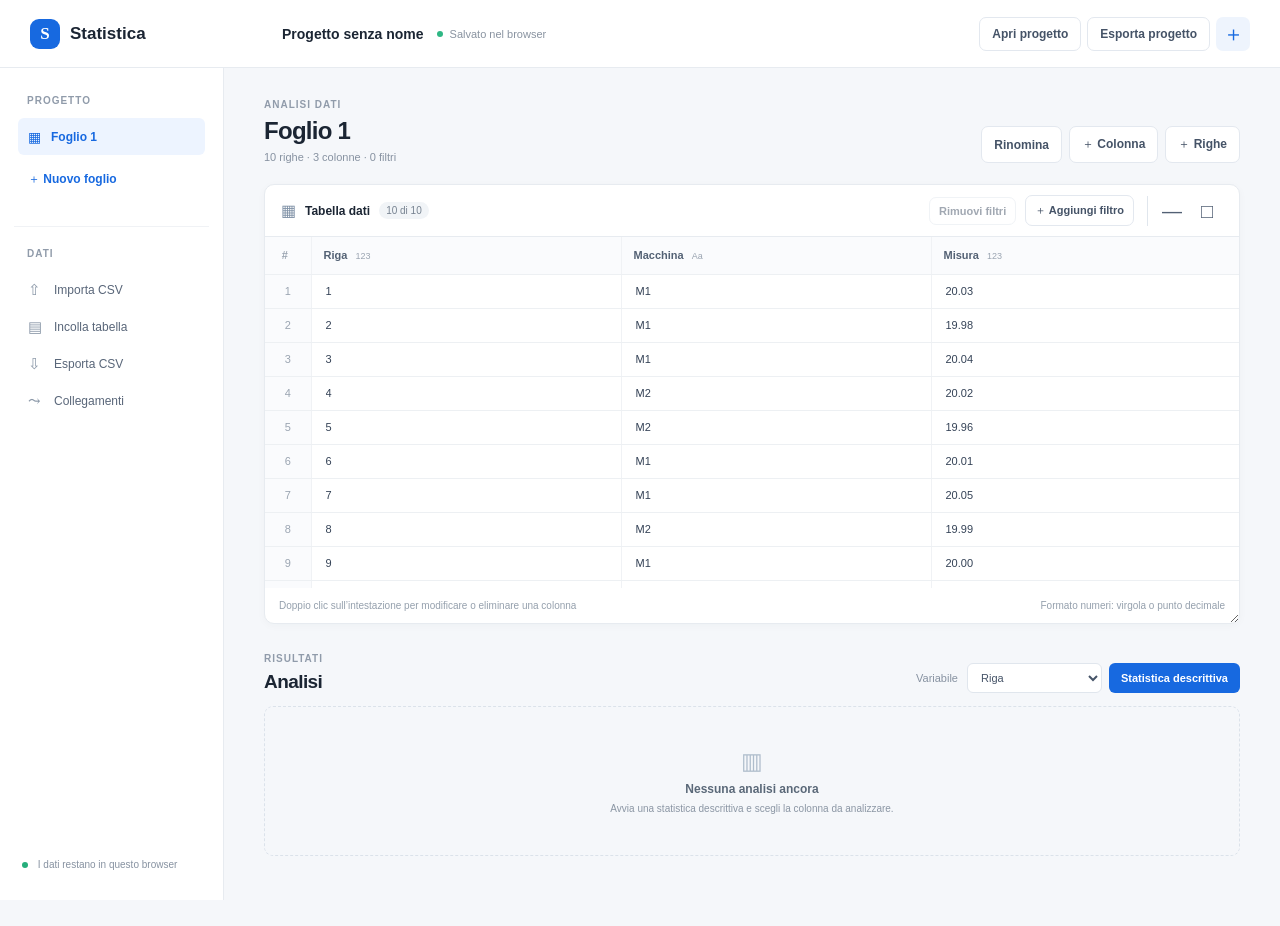
==== StatisticaWeb/index.html @ f4d383c0 "Use calendar date filters and multiple category checkboxes" ====
<!doctype html>
<html lang="it">
<head>
  <meta charset="utf-8">
  <meta name="viewport" content="width=device-width,initial-scale=1">
  <meta name="theme-color" content="#f5f7fa">
  <title>Statistica — analisi dati</title>
  <link rel="stylesheet" href="style.css?v=20261021-filters">
</head>
<body>
  <header class="topbar">
    <a class="brand" href="#" aria-label="Statistica, home"><span class="brand-mark">S</span><span>Statistica</span></a>
    <div class="project-title"><strong id="project-name">Progetto senza nome</strong><span id="dirty" class="saved">Salvato nel browser</span></div>
    <div class="top-actions">
      <button id="open-project" class="quiet">Apri progetto</button><button id="save-project" class="quiet">Esporta progetto</button>
      <button id="new-project" class="icon-button" title="Nuovo progetto" aria-label="Nuovo progetto">＋</button>
    </div>
  </header>
  <main class="app-shell">
    <aside class="sidebar">
      <section class="sidebar-section"><div class="section-label">PROGETTO</div><div id="sheet-list" class="sheet-list"></div><button id="add-sheet" class="add-sheet">＋ Nuovo foglio</button></section>
      <section class="sidebar-section file-section"><div class="section-label">DATI</div><button id="import-csv" class="sidebar-action"><span>⇧</span> Importa CSV</button><button id="paste-data" class="sidebar-action"><span>▤</span> Incolla tabella</button><button id="export-csv" class="sidebar-action"><span>⇩</span> Esporta CSV</button><button id="join-settings" class="sidebar-action"><span>⤳</span> Collegamenti</button></section>
      <div class="sidebar-foot"><span class="privacy-dot"></span> I dati restano in questo browser</div>
    </aside>
    <section class="workspace">
      <div class="page-heading"><div><div class="eyebrow">ANALISI DATI</div><h1 id="sheet-heading">Foglio dati</h1><div id="data-summary" class="subheading"></div></div><div class="heading-actions"><button id="rename-sheet" class="quiet">Rinomina</button><button id="add-column" class="quiet">＋ Colonna</button><button id="add-rows" class="quiet">＋ Righe</button></div></div>
      <section class="data-card" data-window-mode="normal" aria-label="Finestra tabella dati">
        <div class="card-toolbar"><div class="toolbar-title" title="Doppio clic per ingrandire o ripristinare la tabella"><span class="table-icon">▦</span><strong>Tabella dati</strong><span id="table-sheet-name"></span><span id="visible-count" class="count-pill"></span></div><div class="toolbar-actions"><span class="table-window-actions"><button id="table-add-column" class="quiet small">＋ Colonna</button><button id="table-add-rows" class="quiet small">＋ Righe</button></span><button id="clear-filters" class="quiet small">Rimuovi filtri</button><button id="filter-toggle" class="quiet small">＋ Aggiungi filtro</button><div class="table-window-controls"><button id="table-minimize" title="Riduci tabella" aria-label="Riduci tabella" aria-expanded="true">—</button><button id="table-maximize" title="Ingrandisci tabella" aria-label="Ingrandisci tabella" aria-pressed="false">□</button></div></div></div>
        <div id="filter-panel" class="filter-panel hidden"><select id="filter-column"></select><div id="filter-editor"></div><button id="apply-filter" class="primary small">Applica</button></div>
        <div id="active-filters" class="active-filters" aria-label="Filtri attivi combinati in AND" hidden></div>
        <div class="table-wrap"><table id="data-table"></table></div>
        <div class="table-footer"><span id="table-status">Doppio clic sull’intestazione per modificare o eliminare una colonna</span><span>Formato numeri: virgola o punto decimale</span></div>
      </section>
      <section class="analysis-section">
        <div class="analysis-head"><div><div class="eyebrow">RISULTATI</div><h2>Analisi</h2></div><div class="analysis-controls"><label for="analysis-column">Variabile</label><select id="analysis-column"></select><button id="run-descriptive" class="primary">Statistica descrittiva</button></div></div>
        <div id="analysis-list" class="analysis-list"></div>
        <div id="empty-analysis" class="empty-state"><div class="empty-icon">▥</div><strong>Nessuna analisi ancora</strong><span>Avvia una statistica descrittiva e scegli la colonna da analizzare.</span></div>
      </section>
    </section>
  </main>
  <input id="csv-file" type="file" accept=".csv,text/csv,.txt" hidden>
  <input id="project-file" type="file" accept=".statproj,.json,.xml,application/json,text/xml" hidden>
  <div id="table-window-backdrop" class="table-window-backdrop" hidden></div>
  <dialog id="modal"><form method="dialog"><button class="modal-close" value="cancel" aria-label="Chiudi">×</button><div id="modal-content"></div></form></dialog>
  <script src="vendor/jstat.min.js?v=1.9.6"></script>
  <script src="analysis-plots.js?v=20261021-filters"></script>
  <script src="app.js?v=20261021-filters"></script>
</body>
</html>
---- StatisticaWeb/style.css ----
:root{font-family:'Segoe UI',Arial,sans-serif;color:#1b2533;background:#f5f7fa;font-synthesis:none;text-rendering:optimizeLegibility;--ink:#1b2533;--muted:#788494;--line:#e7ebf0;--blue:#1769e0;--pale:#eff5ff;--green:#189568}
:root{font-family:'DM Sans',Arial,sans-serif;color:#1b2533;background:#f5f7fa;font-synthesis:none;text-rendering:optimizeLegibility;--ink:#1b2533;--muted:#788494;--line:#e7ebf0;--blue:#1769e0;--pale:#eff5ff;--green:#189568}*{box-sizing:border-box}body{margin:0;min-width:820px}.topbar{height:68px;background:#fff;border-bottom:1px solid var(--line);display:flex;align-items:center;padding:0 30px;gap:32px;position:sticky;top:0;z-index:3}.brand{display:flex;align-items:center;gap:10px;color:var(--ink);text-decoration:none;font:800 17px Manrope,sans-serif;min-width:220px}.brand-mark{width:30px;height:30px;border-radius:9px;background:#1769e0;color:#fff;display:grid;place-items:center;font:800 17px Manrope}.project-title{display:flex;align-items:center;gap:13px;flex:1;font-size:14px}.saved{font-size:11px;color:#8993a0}.saved:before{content:'';display:inline-block;width:6px;height:6px;background:#2eb784;border-radius:50%;margin:0 7px 1px 0}.saved.unsaved:before{background:#e6a130}.top-actions{display:flex;gap:6px;align-items:center}.button,button,select,input{font:inherit}button{cursor:pointer;border:0;background:none;color:inherit}.quiet{padding:9px 12px;border:1px solid #e3e8ef;border-radius:7px;background:#fff;color:#455367;font-size:12px;font-weight:600}.quiet:hover,.secondary:hover{background:#f7f9fb}.icon-button{font-size:21px;width:34px;height:34px;border-radius:7px;background:#eef4fd;color:#1769e0}.app-shell{display:grid;grid-template-columns:224px minmax(0,1fr);min-height:calc(100vh - 68px)}.sidebar{background:#fff;border-right:1px solid var(--line);padding:27px 14px 18px;display:flex;flex-direction:column;position:fixed;top:68px;bottom:0;width:224px}.sidebar-section{padding:0 4px}.section-label,.eyebrow{font-size:10px;letter-spacing:.1em;color:#909baa;font-weight:700}.section-label{padding:0 9px 12px}.sheet-list{display:grid;gap:3px}.sheet-item{width:100%;height:37px;display:flex;align-items:center;gap:10px;padding:0 10px;border-radius:6px;text-align:left;font-size:12px;color:#526074}.sheet-item.active{background:#edf4ff;color:#1769e0;font-weight:700}.sheet-item .sheet-glyph{font-size:14px;color:#8493a7}.sheet-item.active .sheet-glyph{color:#1769e0}.add-sheet{height:34px;width:100%;margin-top:7px;text-align:left;padding-left:10px;color:#1769e0;font-size:12px;font-weight:600}.file-section{margin-top:30px;border-top:1px solid #f0f2f5;padding-top:21px}.sidebar-action{height:37px;width:100%;display:flex;align-items:center;gap:11px;padding:0 10px;color:#596679;font-size:12px;text-align:left}.sidebar-action span{width:15px;color:#8b98a8;font-size:15px}.sidebar-action:hover{color:var(--blue)}.sidebar-foot{margin-top:auto;font-size:10px;color:#8792a1;padding:12px 8px}.privacy-dot{display:inline-block;width:6px;height:6px;border-radius:50%;background:#26ae7b;margin-right:7px}.workspace{grid-column:2;padding:31px 40px 70px;max-width:1500px;width:100%;margin:0 auto}.page-heading{display:flex;align-items:flex-end;justify-content:space-between;margin-bottom:21px}.eyebrow{margin-bottom:7px}.page-heading h1{font:700 24px Manrope,sans-serif;margin:0;letter-spacing:-.03em}.subheading{color:#8792a1;font-size:11px;margin-top:6px}.heading-actions{display:flex;gap:7px}.data-card{background:#fff;border:1px solid var(--line);border-radius:10px;box-shadow:0 2px 8px #24354a08;overflow:hidden}.card-toolbar{height:52px;display:flex;align-items:center;justify-content:space-between;padding:0 16px;border-bottom:1px solid var(--line)}.toolbar-title,.toolbar-actions{display:flex;align-items:center;gap:9px}.toolbar-title{font-size:12px}.table-icon{color:#7f91a6;font-size:16px}.count-pill{padding:3px 7px;border-radius:10px;background:#f1f4f7;color:#778391;font-size:10px}.small{font-size:11px;padding:7px 9px}.table-wrap{overflow:auto;max-height:350px}table{width:100%;border-collapse:collapse;font-size:11px;white-space:nowrap}th,td{border-right:1px solid #f0f2f5;border-bottom:1px solid #edf0f3;padding:0 12px;height:34px;text-align:left;min-width:100px}th{height:37px;background:#fafbfd;color:#536174;font-weight:700;position:sticky;top:0;z-index:1}th:first-child,td:first-child{min-width:46px;width:46px;text-align:center;color:#9aa4b1;background:#fafbfd}td input{border:0;outline:0;background:transparent;width:100%;height:32px;font-size:11px;color:#344256}td input:focus{box-shadow:inset 0 0 0 1px #6ba2f5;background:#f9fbff}.column-kind{font-size:9px;font-weight:500;color:#9aa4b1;margin-left:5px}.table-footer{height:35px;display:flex;justify-content:space-between;padding:0 14px;align-items:center;color:#95a0ad;font-size:10px}.filter-panel{padding:10px 14px;border-bottom:1px solid var(--line);display:flex;gap:8px}.filter-panel select,.filter-panel input,.analysis-controls select{border:1px solid #e0e6ed;border-radius:6px;padding:7px 9px;background:white;color:#465468;font-size:11px}.filter-panel input{width:180px}.hidden{display:none!important}.primary,.secondary{border-radius:6px;padding:9px 12px;font-size:11px;font-weight:700}.primary{background:#1769e0;color:#fff}.primary:hover{background:#105bc7}.secondary{background:#fff;border:1px solid #e0e6ed;color:#465468}.analysis-section{margin-top:29px}.analysis-head{display:flex;justify-content:space-between;align-items:flex-end;margin-bottom:13px}.analysis-head h2{font:700 19px Manrope,sans-serif;margin:0;letter-spacing:-.03em}.analysis-controls{display:flex;align-items:center;gap:7px}.analysis-controls label{color:#8792a1;font-size:11px;margin-right:2px}.analysis-controls select{min-width:135px}.analysis-list{display:grid;gap:12px}.analysis-card{background:#fff;border:1px solid var(--line);border-radius:10px;overflow:hidden}.analysis-card-head{display:flex;align-items:center;justify-content:space-between;padding:13px 16px;border-bottom:1px solid #edf0f3}.analysis-name{display:flex;align-items:center;gap:10px;font-size:12px;font-weight:700}.analysis-badge{font-size:9px;color:#1769e0;background:#eef5ff;border-radius:4px;padding:4px 6px}.analysis-meta{font-size:10px;color:#8c98a7;margin-top:4px}.analysis-card-body{display:grid;grid-template-columns:minmax(300px,.9fr) minmax(300px,1.1fr);gap:12px;padding:14px}.metrics{display:grid;grid-template-columns:1fr 1fr;align-content:start;border:1px solid #edf0f3;border-radius:7px;overflow:hidden}.metric{padding:9px 11px;border-bottom:1px solid #edf0f3}.metric:nth-child(odd){border-right:1px solid #edf0f3}.metric-label{font-size:10px;color:#8692a0}.metric-value{font-size:13px;font-weight:700;color:#2b3a4d;margin-top:4px;font-variant-numeric:tabular-nums}.chart-wrap{min-height:210px;border:1px solid #edf0f3;border-radius:7px;display:grid;place-items:center;padding:7px}.chart-wrap svg{width:100%;height:100%;min-height:180px}.analysis-footer{display:flex;justify-content:space-between;border-top:1px solid #edf0f3;padding:9px 15px;font-size:10px;color:#8c98a7}.analysis-footer button{color:#1769e0;font-size:10px;font-weight:600}.empty-state{height:150px;border:1px dashed #dbe2ea;border-radius:9px;display:flex;flex-direction:column;align-items:center;justify-content:center;gap:7px;color:#8b96a4}.empty-state strong{color:#5a6878;font-size:12px}.empty-state span{font-size:10px}.empty-icon{font-size:23px;color:#afbdcc}.group-table{width:100%;font-size:10px;border:1px solid #edf0f3;border-radius:7px;overflow:auto}.group-table th,.group-table td{min-width:75px;padding:7px 8px;height:auto}.group-table th:first-child,.group-table td:first-child{width:auto;text-align:left}.group-heading{font-size:10px;font-weight:700;color:#667487;margin:0 0 7px}.modal-close{position:absolute;right:15px;top:12px;font-size:22px;color:#8994a3}.modal-box{min-width:min(490px,80vw)}dialog{border:1px solid #e4e9ef;border-radius:12px;padding:24px 26px;box-shadow:0 18px 70px #17263830;max-width:90vw}dialog::backdrop{background:#13243a55}dialog h3{font:700 17px Manrope;margin:0 30px 8px 0}dialog p{font-size:12px;color:#728092;line-height:1.55}dialog label{display:block;font-size:11px;font-weight:600;margin:12px 0 5px}dialog input,dialog select,dialog textarea{width:100%;border:1px solid #dfe5ec;border-radius:6px;padding:9px;font:12px 'DM Sans';color:#344256}dialog textarea{min-height:100px;resize:vertical}.modal-buttons{display:flex;justify-content:flex-end;gap:8px;margin-top:18px}.join-row{display:grid;grid-template-columns:1fr 1fr 95px;gap:8px;align-items:end;margin:8px 0}.join-list{font-size:11px;color:#566477}.join-list li{margin:7px 0}

.resizable-table{table-layout:fixed;min-width:0}.resizable-table th,.resizable-table td{min-width:0;overflow:hidden;text-overflow:ellipsis}.resizable-table th{padding-right:18px}.resizable-table td input{min-width:0}.column-resizer{position:absolute;right:0;top:0;width:8px;height:100%;cursor:col-resize;touch-action:none;z-index:2}.column-resizer:hover{background:#1769e033}.resizing-columns,.resizing-columns *{cursor:col-resize!important;user-select:none!important}

.active-filters{padding:8px 14px;border-bottom:1px solid var(--line)}.active-filter{display:flex;align-items:center;justify-content:space-between;gap:12px;padding:4px 8px;margin:3px 0;background:#eff5ff;border-radius:4px;font-size:12px}.active-filter button{font-size:18px;padding:0 8px}.table-context-menu{position:fixed;z-index:20;min-width:220px;max-height:calc(100vh - 16px);overflow:auto;padding:6px;background:#fff;border:1px solid #dfe5ec;border-radius:8px;box-shadow:0 6px 24px #1b253333}.table-context-menu strong{display:block;padding:8px;font-size:11px;color:#788494}.table-context-menu button{display:block;width:100%;padding:8px 12px;text-align:left;border-radius:4px;font-size:12px}.table-context-menu button:hover,.table-context-menu button:focus{background:#eff5ff;outline:none}

.column-filter-icon{display:inline-flex;vertical-align:middle;margin-left:6px;color:#1769e0}.column-filter-icon svg{width:13px;height:13px;fill:currentColor}

.analysis-card-body{grid-template-columns:minmax(0,1fr)}
.analysis-card-body.has-groups{grid-template-columns:minmax(300px,.9fr) minmax(300px,1.1fr)}
.general-analysis{min-width:0}.plot-options{min-width:0;border:1px solid #e1e8f1;border-radius:7px;margin:14px 0 0;padding:10px 12px;font-size:12px}.plot-options legend{padding:0 5px;color:#536174;font-weight:700}.plot-options>label{display:flex;align-items:flex-start;gap:6px;margin:8px 0;line-height:1.5}.plot-options input[type=checkbox]{accent-color:#1769e0;margin-top:3px}.confidence-control{padding-top:9px;margin-top:9px;border-top:1px solid #edf0f3}.confidence-control[hidden]{display:none}.confidence-control label{display:block;margin-bottom:6px;font-size:11px;color:#536174}.confidence-control input[type=number]{width:90px;padding:6px;border:1px solid #dfe5ec;border-radius:5px}.confidence-control input[type=range]{vertical-align:middle;width:min(210px,60%);margin-left:10px;accent-color:#1769e0}.stat-plot{border:1px solid #e1e8f1;border-radius:7px;margin-top:12px;padding:12px;background:#fff}.stat-plot h4{font-size:13px;margin:0 0 8px}.stat-plot p{font-size:11px;color:#667487;line-height:1.6;margin:6px 0}.stat-plot svg{width:100%;height:auto;display:block;overflow:visible}.stat-plot svg text{font:11px 'Segoe UI',Arial,sans-serif;fill:#65758b}.stat-plot .normality-test{font-size:12px;color:#344256}.outside-legend{color:#ce3543;font-weight:600}.ci-parameter{padding-top:10px;margin-top:10px;border-top:1px solid #edf0f3}.ci-parameter h5{font-size:12px;margin:0 0 8px}.ci-parameter .ci-bounds{font-variant-numeric:tabular-nums;color:#344256}.analysis-card-body.has-groups>.general-analysis+.group-results{min-width:0}@media(max-width:1050px){.analysis-card-body.has-groups{grid-template-columns:minmax(0,1fr)}}

.data-card{display:flex;flex-direction:column;resize:both;width:100%;max-width:100%;min-width:min(480px,100%);height:440px;min-height:190px;position:relative}
.data-card>.card-toolbar{flex:none;gap:10px;min-height:52px;height:auto;padding-top:8px;padding-bottom:8px;flex-wrap:wrap}
.data-card>.table-wrap{flex:1 1 0;min-height:0;max-height:none;width:100%}
.data-card>.filter-panel,.data-card>.table-footer{flex:none}
.data-card>.active-filters{flex:0 1 auto;overflow:auto;max-height:min(180px,25vh)}
.table-window-controls{display:flex;align-items:center;gap:3px;border-left:1px solid #e0e6ed;padding-left:8px;margin-left:4px}
.table-window-controls button{width:32px;height:30px;border-radius:4px;font-size:20px;line-height:1;color:#526074}
.table-window-controls button:hover,.table-window-controls button:focus-visible{background:#e7effb;outline:1px solid #8bb1ed}
.table-window-actions,#table-sheet-name{display:none}
.table-window-backdrop{position:fixed;inset:0;background:#1b253359;z-index:7}
.table-window-backdrop[hidden]{display:none}
body.table-maximized{overflow:hidden}
.data-card[data-window-mode=maximized]{position:fixed;inset:12px;z-index:8;width:auto!important;max-width:none;height:auto!important;min-width:0;min-height:0;resize:none;box-shadow:0 10px 40px #18294344}
.data-card[data-window-mode=maximized] .table-window-actions{display:flex;gap:5px}
.data-card[data-window-mode=maximized] #table-sheet-name{display:inline;font-weight:400;color:#788494}
.data-card[data-window-mode=minimized]{height:auto!important;min-height:0;resize:none}
.data-card[data-window-mode=minimized]>:not(.card-toolbar){display:none!important}
.data-card[data-window-mode=minimized] .table-window-actions,.data-card[data-window-mode=minimized] #clear-filters,.data-card[data-window-mode=minimized] #filter-toggle{display:none}
.data-card[data-window-mode=minimized] .card-toolbar{border-bottom:0}

.histogram-controls{padding-top:9px;margin-top:9px;border-top:1px solid #edf0f3}.histogram-controls[hidden]{display:none}.histogram-controls label{display:block;font-size:11px;color:#536174;margin-bottom:6px}.histogram-controls input{width:90px;padding:6px;border:1px solid #dfe5ec;border-radius:5px}.histogram-controls button{margin-left:8px}.histogram-bin-mode{font-size:11px;color:#788494;margin:6px 0 0}


.filter-panel{flex-wrap:wrap;align-items:flex-start}#filter-editor{display:flex;gap:8px;align-items:center;flex-wrap:wrap}.filter-categories{border:1px solid #dfe5ec;border-radius:6px;padding:10px;min-width:240px;max-width:100%;font-size:12px}.filter-category-list{max-height:220px;overflow:auto}.filter-category-list label{display:flex;align-items:center;gap:8px;margin:5px 0;font-size:12px}.filter-category-list input[type=checkbox]{width:16px;height:16px;padding:0;flex:none}.filter-category-actions{display:flex;gap:12px;margin-bottom:8px}.filter-category-actions button{font-size:11px;color:#1769e0}#column-filter-editor [hidden],#filter-editor [hidden]{display:none}
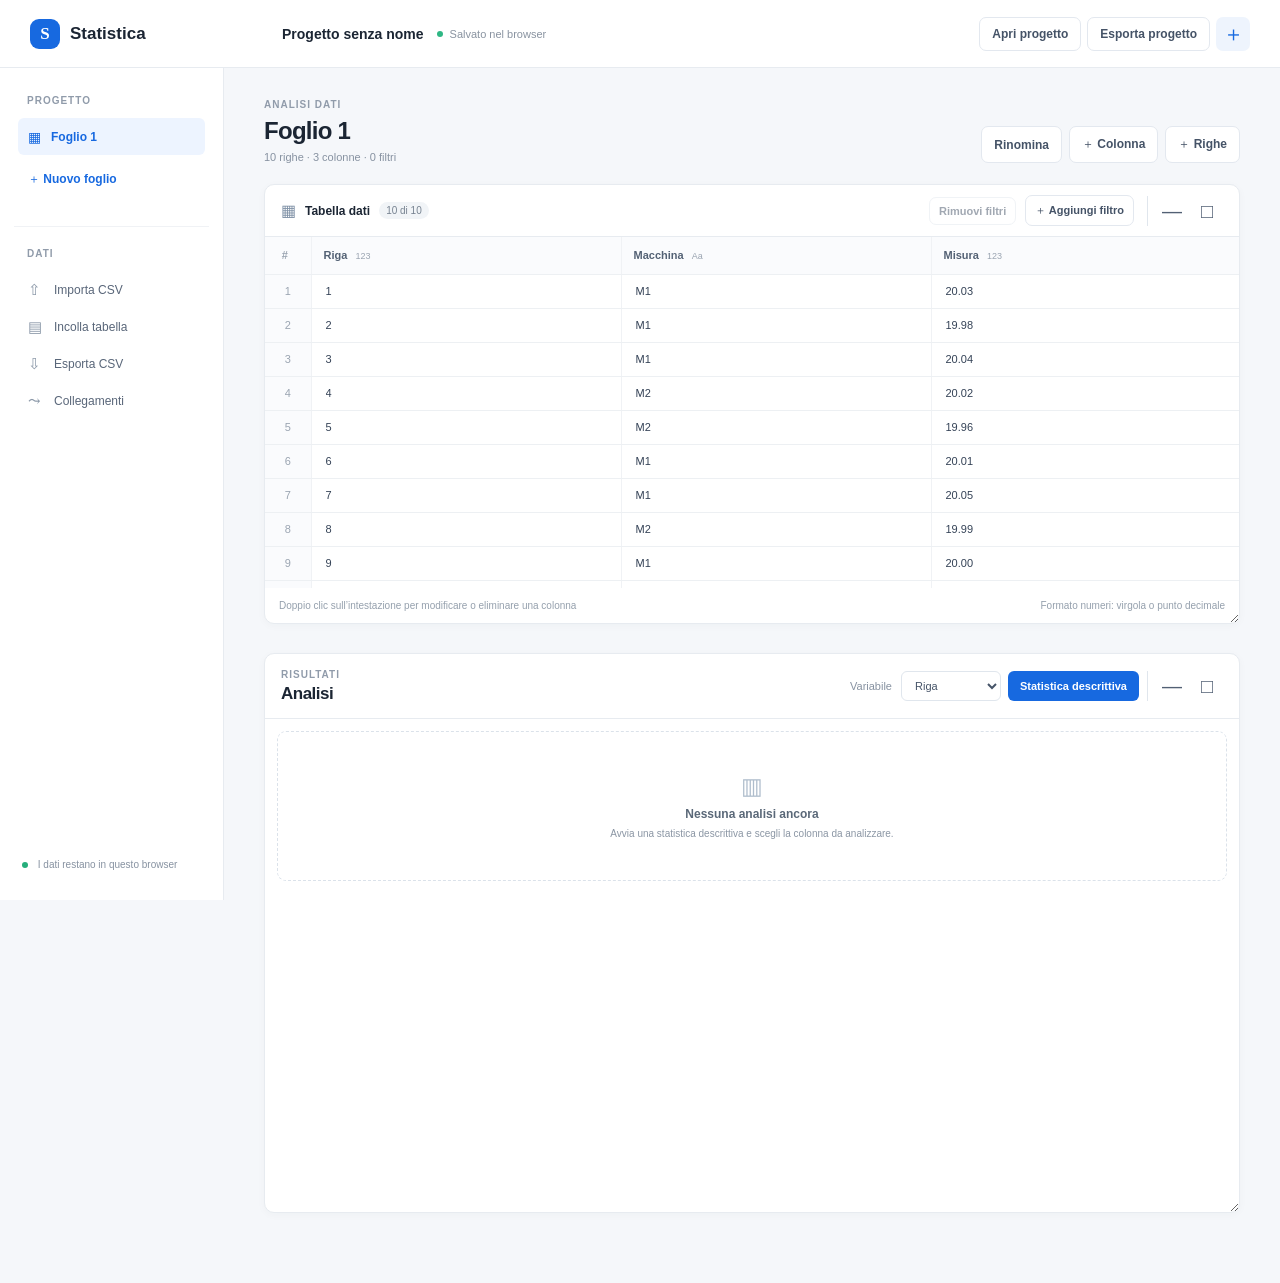
==== commit bc3daac5: "Add resize, minimize, maximize and restore controls to analysis window" ====
--- a/StatisticaWeb/index.html
+++ b/StatisticaWeb/index.html
@@ -5,7 +5,7 @@
   <meta name="viewport" content="width=device-width,initial-scale=1">
   <meta name="theme-color" content="#f5f7fa">
   <title>Statistica — analisi dati</title>
-  <link rel="stylesheet" href="style.css?v=20261021-filters">
+  <link rel="stylesheet" href="style.css?v=20261025-analysis-window">
 </head>
 <body>
   <header class="topbar">
@@ -31,10 +31,12 @@
         <div class="table-wrap"><table id="data-table"></table></div>
         <div class="table-footer"><span id="table-status">Doppio clic sull’intestazione per modificare o eliminare una colonna</span><span>Formato numeri: virgola o punto decimale</span></div>
       </section>
-      <section class="analysis-section">
-        <div class="analysis-head"><div><div class="eyebrow">RISULTATI</div><h2>Analisi</h2></div><div class="analysis-controls"><label for="analysis-column">Variabile</label><select id="analysis-column"></select><button id="run-descriptive" class="primary">Statistica descrittiva</button></div></div>
-        <div id="analysis-list" class="analysis-list"></div>
-        <div id="empty-analysis" class="empty-state"><div class="empty-icon">▥</div><strong>Nessuna analisi ancora</strong><span>Avvia una statistica descrittiva e scegli la colonna da analizzare.</span></div>
+      <section class="analysis-section" data-window-mode="normal" aria-label="Finestra analisi">
+        <div class="analysis-head"><div class="analysis-window-title" title="Doppio clic per ingrandire o ripristinare le analisi"><div class="eyebrow">RISULTATI</div><h2>Analisi</h2></div><div class="analysis-window-actions"><div class="analysis-controls"><label for="analysis-column">Variabile</label><select id="analysis-column"></select><button id="run-descriptive" class="primary">Statistica descrittiva</button></div><div class="table-window-controls analysis-window-controls"><button id="analysis-minimize" title="Riduci analisi" aria-label="Riduci analisi" aria-expanded="true">—</button><button id="analysis-maximize" title="Ingrandisci analisi" aria-label="Ingrandisci analisi" aria-pressed="false">□</button></div></div></div>
+        <div class="analysis-window-body">
+          <div id="analysis-list" class="analysis-list"></div>
+          <div id="empty-analysis" class="empty-state"><div class="empty-icon">▥</div><strong>Nessuna analisi ancora</strong><span>Avvia una statistica descrittiva e scegli la colonna da analizzare.</span></div>
+        </div>
       </section>
     </section>
   </main>
@@ -43,8 +45,8 @@
   <div id="table-window-backdrop" class="table-window-backdrop" hidden></div>
   <dialog id="modal"><form method="dialog"><button class="modal-close" value="cancel" aria-label="Chiudi">×</button><div id="modal-content"></div></form></dialog>
   <script src="vendor/jstat.min.js?v=1.9.6"></script>
-  <script src="analysis-plots.js?v=20261021-filters"></script>
-  <script src="app.js?v=20261021-filters"></script>
+  <script src="analysis-plots.js?v=20261025-analysis-window"></script>
+  <script src="app.js?v=20261025-analysis-window"></script>
 </body>
 </html>
 
--- a/StatisticaWeb/style.css
+++ b/StatisticaWeb/style.css
@@ -35,3 +35,20 @@
 
 
 .filter-panel{flex-wrap:wrap;align-items:flex-start}#filter-editor{display:flex;gap:8px;align-items:center;flex-wrap:wrap}.filter-categories{border:1px solid #dfe5ec;border-radius:6px;padding:10px;min-width:240px;max-width:100%;font-size:12px}.filter-category-list{max-height:220px;overflow:auto}.filter-category-list label{display:flex;align-items:center;gap:8px;margin:5px 0;font-size:12px}.filter-category-list input[type=checkbox]{width:16px;height:16px;padding:0;flex:none}.filter-category-actions{display:flex;gap:12px;margin-bottom:8px}.filter-category-actions button{font-size:11px;color:#1769e0}#column-filter-editor [hidden],#filter-editor [hidden]{display:none}
+
+/* Cluster plots and multiple-choice dropdown below the grouped results. */
+.group-results{min-width:0}.group-plot-controls-host{margin-top:14px}.group-plot-options{margin-top:0}.group-plot-options>label{display:flex;gap:7px;align-items:flex-start;margin:8px 0;line-height:1.5}.group-cluster-menu{position:relative;margin-top:12px}.group-cluster-menu>summary{cursor:pointer;border:1px solid #dfe5ec;border-radius:6px;padding:9px 12px;background:#f8faff;font-size:12px;color:#344256}.group-cluster-menu[open]>summary{border-color:#86afe8}.group-cluster-menu .group-cluster-list{max-height:230px;overflow:auto;padding:6px 4px}.group-cluster-menu label{display:flex;gap:7px;align-items:flex-start;padding:5px 2px;font-size:12px;overflow-wrap:anywhere}.group-cluster-menu input{flex:none;accent-color:#1769e0}.group-cluster-actions{display:flex;flex-wrap:wrap;gap:8px;padding:7px 0}.group-cluster-actions button{font-size:11px;color:#1769e0;padding:4px}.group-cluster-panel{padding:8px;border:1px solid #dfe5ec;border-top:0;border-radius:0 0 6px 6px}.group-chart-legend{display:flex;gap:8px 16px;flex-wrap:wrap;list-style:none;padding:0;margin:8px 0;font-size:11px}.group-chart-legend li{display:flex;align-items:center;gap:5px;overflow-wrap:anywhere}.group-chart-swatch{display:inline-block;width:12px;height:12px;flex:none;border-radius:2px}.group-analysis-plots:empty{display:none}.group-analysis-plots h4,.group-analysis-plots h5{overflow-wrap:anywhere}.group-plot-empty{font-size:12px;color:#667487;margin:12px 0}.group-cluster-menu :focus-visible{outline:2px solid #1769e0;outline-offset:2px}
+
+.group-normality-tests{font-size:11px;color:#526174;line-height:1.6;padding-left:18px;margin:10px 0}.group-normality-tests li{margin:5px 0;overflow-wrap:anywhere}.group-chart-title{font-size:13px;color:#344256;margin:16px 0 6px;line-height:1.5}.group-chart-title .group-chart-swatch{margin-right:5px}
+
+.group-confidence-control{margin-top:12px;padding-top:10px;border-top:1px solid #e1e8f1}.group-confidence-control[hidden]{display:none}.group-confidence-control label{display:block;margin:0 0 6px;font-size:11px;color:#536174}.group-confidence-control input[type=number]{width:90px;padding:6px;border:1px solid #dfe5ec;border-radius:5px}.group-confidence-control input[type=range]{width:min(240px,60%);margin-left:10px;vertical-align:middle;accent-color:#1769e0}.group-confidence-control input[aria-invalid=true]{border-color:#ce3543;outline-color:#ce3543}.group-ci-values{overflow:auto;margin-top:10px;border:1px solid #edf0f3;border-radius:6px}.group-ci-values table{font-size:10px}.group-ci-values th,.group-ci-values td{padding:7px 8px;min-width:75px;height:auto;white-space:normal}.group-ci-values th:first-child,.group-ci-values td:first-child{min-width:100px;width:auto;text-align:left;overflow-wrap:anywhere}.group-ci-values td{font-variant-numeric:tabular-nums}.group-ci-values td:last-child{min-width:150px;line-height:1.5}.group-ci-row-label{font-size:11px}.group-ci-values .group-chart-swatch{vertical-align:middle;margin-right:5px}
+
+/* Analysis window: same resize, minimize, maximize, and restore affordances as the data window. */
+.analysis-section{display:flex;flex-direction:column;resize:both;width:100%;max-width:100%;min-width:min(480px,100%);height:560px;min-height:190px;position:relative;background:#fff;border:1px solid var(--line);border-radius:10px;box-shadow:0 2px 8px #24354a08;overflow:hidden}
+.analysis-section>.analysis-head{flex:none;min-height:65px;margin:0;padding:10px 16px;border-bottom:1px solid var(--line);gap:12px;align-items:center;flex-wrap:wrap}
+.analysis-window-title{flex:none}.analysis-window-title .eyebrow{margin-bottom:4px}.analysis-window-title h2{font-size:17px}.analysis-window-actions{display:flex;gap:8px;align-items:center;flex-wrap:wrap;justify-content:flex-end;min-width:0}.analysis-window-actions .analysis-controls{flex-wrap:wrap}.analysis-window-actions .analysis-controls select{min-width:100px;max-width:180px}.analysis-window-controls{flex:none;margin-left:0}
+.analysis-window-body{flex:1 1 0;min-height:0;min-width:0;overflow:auto;padding:12px;container-type:inline-size}.analysis-window-body>.analysis-list{min-width:0}.analysis-section .analysis-card-head{flex-wrap:wrap;gap:8px}.analysis-section .analysis-name{flex-wrap:wrap;overflow-wrap:anywhere}.analysis-section .analysis-meta{overflow-wrap:anywhere}
+body.analysis-maximized{overflow:hidden}
+.analysis-section[data-window-mode=maximized]{position:fixed;inset:12px;z-index:8;width:auto!important;max-width:none;height:auto!important;min-width:0;min-height:0;margin-top:0;resize:none;box-shadow:0 10px 40px #18294344}
+.analysis-section[data-window-mode=minimized]{height:auto!important;min-height:0;resize:none}.analysis-section[data-window-mode=minimized]>.analysis-window-body,.analysis-section[data-window-mode=minimized] .analysis-controls{display:none!important}.analysis-section[data-window-mode=minimized]>.analysis-head{border-bottom:0}
+@container (max-width:750px){.analysis-window-body .analysis-card-body.has-groups{grid-template-columns:minmax(0,1fr)}}
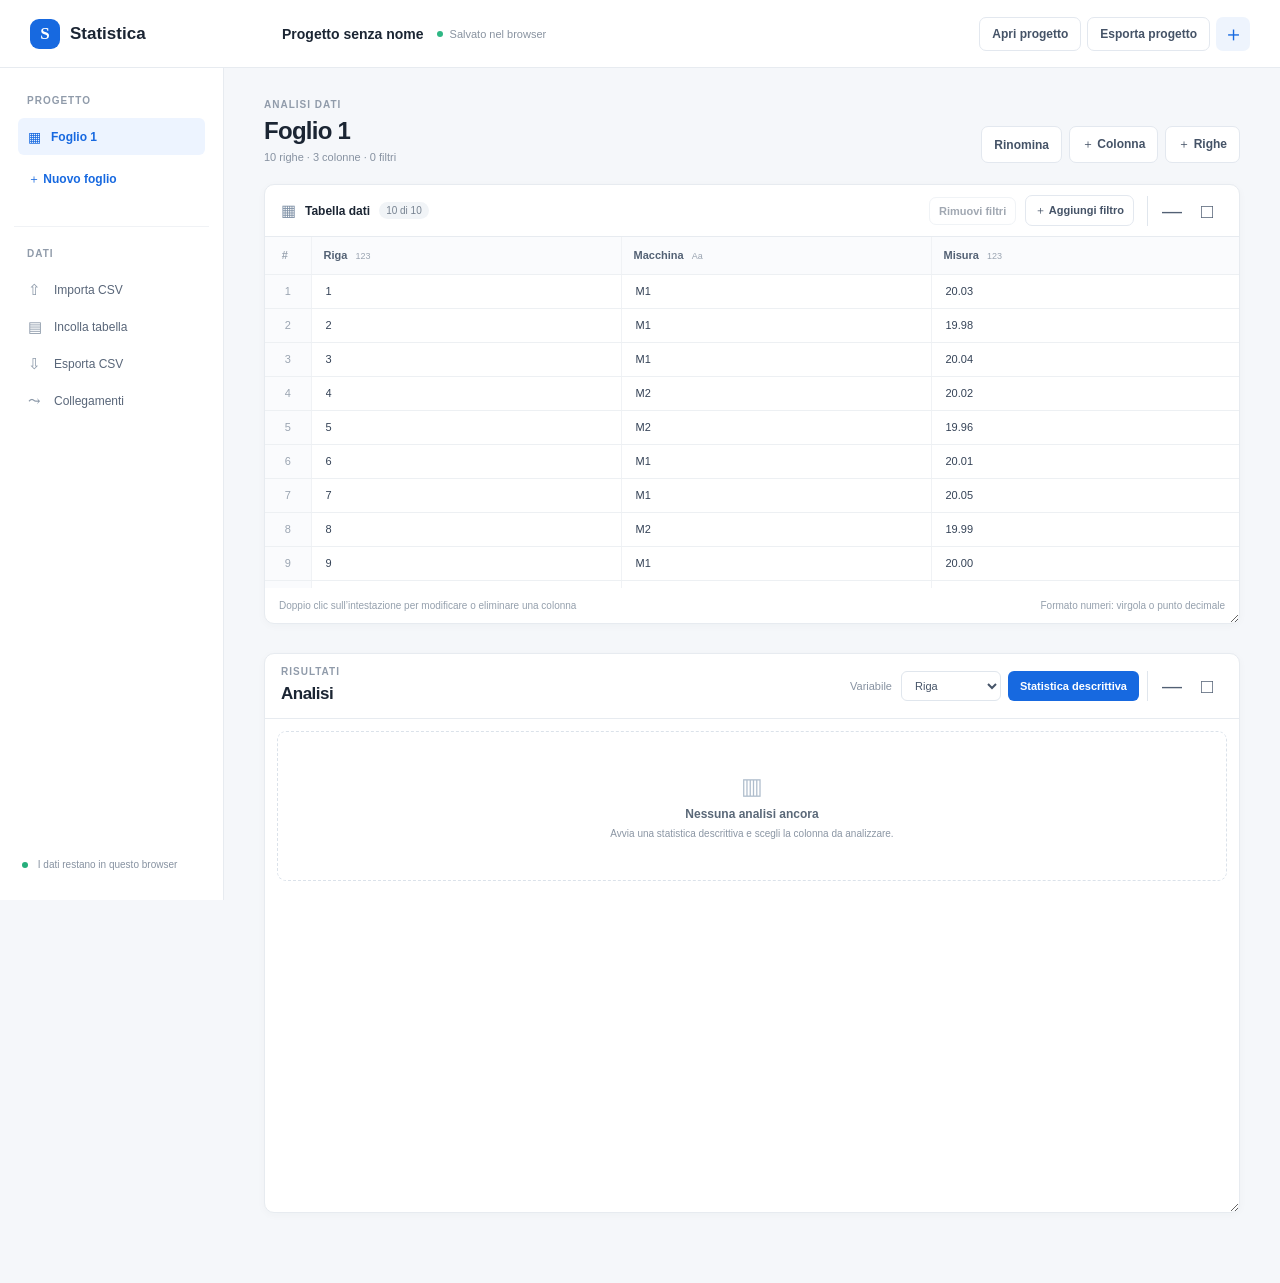
==== commit f08e329e: "Allow editing the analysis window title directly and persist it in projects" ====
--- a/StatisticaWeb/index.html
+++ b/StatisticaWeb/index.html
@@ -5,7 +5,7 @@
   <meta name="viewport" content="width=device-width,initial-scale=1">
   <meta name="theme-color" content="#f5f7fa">
   <title>Statistica — analisi dati</title>
-  <link rel="stylesheet" href="style.css?v=20261025-analysis-window">
+  <link rel="stylesheet" href="style.css?v=20261025-analysis-title">
 </head>
 <body>
   <header class="topbar">
@@ -32,7 +32,7 @@
         <div class="table-footer"><span id="table-status">Doppio clic sull’intestazione per modificare o eliminare una colonna</span><span>Formato numeri: virgola o punto decimale</span></div>
       </section>
       <section class="analysis-section" data-window-mode="normal" aria-label="Finestra analisi">
-        <div class="analysis-head"><div class="analysis-window-title" title="Doppio clic per ingrandire o ripristinare le analisi"><div class="eyebrow">RISULTATI</div><h2>Analisi</h2></div><div class="analysis-window-actions"><div class="analysis-controls"><label for="analysis-column">Variabile</label><select id="analysis-column"></select><button id="run-descriptive" class="primary">Statistica descrittiva</button></div><div class="table-window-controls analysis-window-controls"><button id="analysis-minimize" title="Riduci analisi" aria-label="Riduci analisi" aria-expanded="true">—</button><button id="analysis-maximize" title="Ingrandisci analisi" aria-label="Ingrandisci analisi" aria-pressed="false">□</button></div></div></div>
+        <div class="analysis-head"><div class="analysis-window-title" title="Doppio clic sulla barra, fuori dal nome, per ingrandire o ripristinare"><div class="eyebrow">RISULTATI</div><h2><input id="analysis-window-name" type="text" value="Analisi" size="8" maxlength="120" aria-label="Nome della finestra analisi" title="Scrivi il nome · Invio per confermare · Esc per annullare" autocomplete="off"></h2></div><div class="analysis-window-actions"><div class="analysis-controls"><label for="analysis-column">Variabile</label><select id="analysis-column"></select><button id="run-descriptive" class="primary">Statistica descrittiva</button></div><div class="table-window-controls analysis-window-controls"><button id="analysis-minimize" title="Riduci analisi" aria-label="Riduci analisi" aria-expanded="true">—</button><button id="analysis-maximize" title="Ingrandisci analisi" aria-label="Ingrandisci analisi" aria-pressed="false">□</button></div></div></div>
         <div class="analysis-window-body">
           <div id="analysis-list" class="analysis-list"></div>
           <div id="empty-analysis" class="empty-state"><div class="empty-icon">▥</div><strong>Nessuna analisi ancora</strong><span>Avvia una statistica descrittiva e scegli la colonna da analizzare.</span></div>
@@ -45,8 +45,8 @@
   <div id="table-window-backdrop" class="table-window-backdrop" hidden></div>
   <dialog id="modal"><form method="dialog"><button class="modal-close" value="cancel" aria-label="Chiudi">×</button><div id="modal-content"></div></form></dialog>
   <script src="vendor/jstat.min.js?v=1.9.6"></script>
-  <script src="analysis-plots.js?v=20261025-analysis-window"></script>
-  <script src="app.js?v=20261025-analysis-window"></script>
+  <script src="analysis-plots.js?v=20261025-analysis-title"></script>
+  <script src="app.js?v=20261025-analysis-title"></script>
 </body>
 </html>
 
--- a/StatisticaWeb/style.css
+++ b/StatisticaWeb/style.css
@@ -52,3 +52,5 @@
 .analysis-section[data-window-mode=maximized]{position:fixed;inset:12px;z-index:8;width:auto!important;max-width:none;height:auto!important;min-width:0;min-height:0;margin-top:0;resize:none;box-shadow:0 10px 40px #18294344}
 .analysis-section[data-window-mode=minimized]{height:auto!important;min-height:0;resize:none}.analysis-section[data-window-mode=minimized]>.analysis-window-body,.analysis-section[data-window-mode=minimized] .analysis-controls{display:none!important}.analysis-section[data-window-mode=minimized]>.analysis-head{border-bottom:0}
 @container (max-width:750px){.analysis-window-body .analysis-card-body.has-groups{grid-template-columns:minmax(0,1fr)}}
+
+.analysis-window-title{min-width:0;max-width:100%;flex:0 1 auto}.analysis-window-title h2{margin:0;max-width:100%}#analysis-window-name{font:inherit;letter-spacing:inherit;color:inherit;background:transparent;border:1px solid transparent;border-radius:4px;padding:2px 3px;margin-left:-4px;min-width:80px;max-width:min(400px,65vw);width:auto;cursor:text}#analysis-window-name:hover{border-color:#dfe5ec}#analysis-window-name:focus{outline:2px solid #86afe8;outline-offset:1px;background:#f8faff}
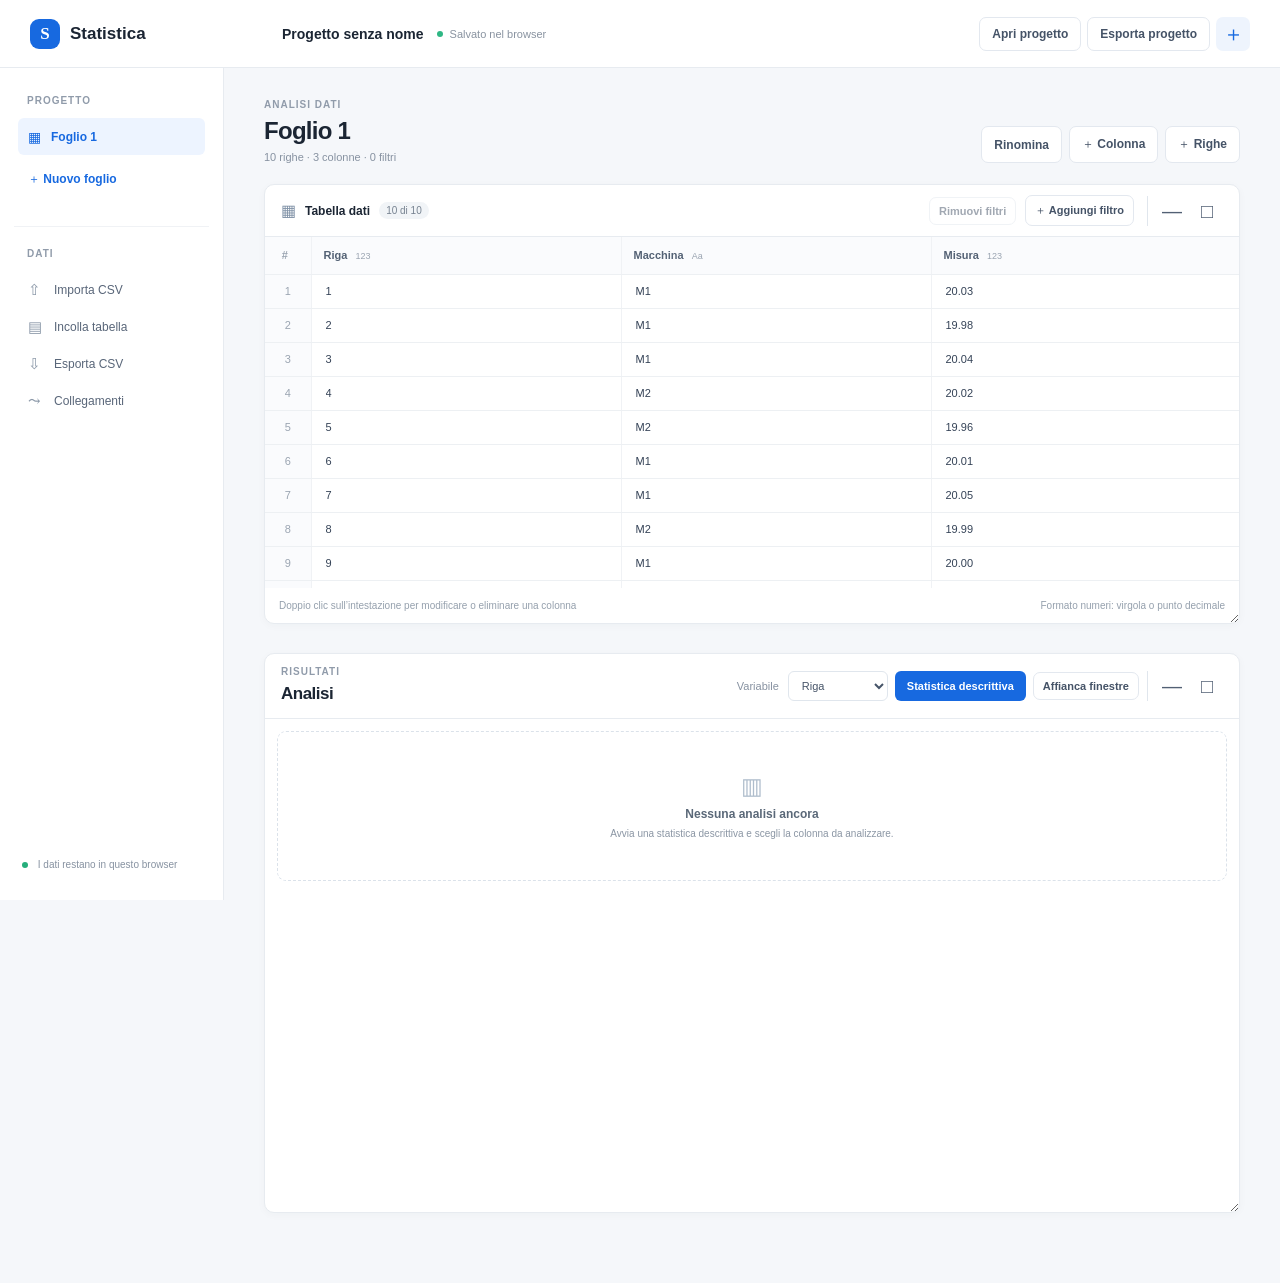
==== commit 1f886b52: "Open analysis results in independent resizable windows with tiling and titles" ====
--- a/StatisticaWeb/index.html
+++ b/StatisticaWeb/index.html
@@ -5,7 +5,7 @@
   <meta name="viewport" content="width=device-width,initial-scale=1">
   <meta name="theme-color" content="#f5f7fa">
   <title>Statistica — analisi dati</title>
-  <link rel="stylesheet" href="style.css?v=20261025-analysis-title">
+  <link rel="stylesheet" href="style.css?v=20261025-multi-windows">
 </head>
 <body>
   <header class="topbar">
@@ -32,7 +32,7 @@
         <div class="table-footer"><span id="table-status">Doppio clic sull’intestazione per modificare o eliminare una colonna</span><span>Formato numeri: virgola o punto decimale</span></div>
       </section>
       <section class="analysis-section" data-window-mode="normal" aria-label="Finestra analisi">
-        <div class="analysis-head"><div class="analysis-window-title" title="Doppio clic sulla barra, fuori dal nome, per ingrandire o ripristinare"><div class="eyebrow">RISULTATI</div><h2><input id="analysis-window-name" type="text" value="Analisi" size="8" maxlength="120" aria-label="Nome della finestra analisi" title="Scrivi il nome · Invio per confermare · Esc per annullare" autocomplete="off"></h2></div><div class="analysis-window-actions"><div class="analysis-controls"><label for="analysis-column">Variabile</label><select id="analysis-column"></select><button id="run-descriptive" class="primary">Statistica descrittiva</button></div><div class="table-window-controls analysis-window-controls"><button id="analysis-minimize" title="Riduci analisi" aria-label="Riduci analisi" aria-expanded="true">—</button><button id="analysis-maximize" title="Ingrandisci analisi" aria-label="Ingrandisci analisi" aria-pressed="false">□</button></div></div></div>
+        <div class="analysis-head"><div class="analysis-window-title" title="Doppio clic sulla barra, fuori dal nome, per ingrandire o ripristinare"><div class="eyebrow">RISULTATI</div><h2><input id="analysis-window-name" type="text" value="Analisi" size="8" maxlength="120" aria-label="Nome della finestra analisi" title="Scrivi il nome · Invio per confermare · Esc per annullare" autocomplete="off"></h2></div><div class="analysis-window-actions"><div class="analysis-controls"><label for="analysis-column">Variabile</label><select id="analysis-column"></select><button id="run-descriptive" class="primary">Statistica descrittiva</button><button id="arrange-analysis-windows" class="quiet small" title="Disponi le finestre delle analisi una accanto all’altra">Affianca finestre</button></div><div class="table-window-controls analysis-window-controls"><button id="analysis-minimize" title="Riduci analisi" aria-label="Riduci analisi" aria-expanded="true">—</button><button id="analysis-maximize" title="Ingrandisci analisi" aria-label="Ingrandisci analisi" aria-pressed="false">□</button></div></div></div>
         <div class="analysis-window-body">
           <div id="analysis-list" class="analysis-list"></div>
           <div id="empty-analysis" class="empty-state"><div class="empty-icon">▥</div><strong>Nessuna analisi ancora</strong><span>Avvia una statistica descrittiva e scegli la colonna da analizzare.</span></div>
@@ -45,8 +45,9 @@
   <div id="table-window-backdrop" class="table-window-backdrop" hidden></div>
   <dialog id="modal"><form method="dialog"><button class="modal-close" value="cancel" aria-label="Chiudi">×</button><div id="modal-content"></div></form></dialog>
   <script src="vendor/jstat.min.js?v=1.9.6"></script>
-  <script src="analysis-plots.js?v=20261025-analysis-title"></script>
-  <script src="app.js?v=20261025-analysis-title"></script>
+  <script src="analysis-plots.js?v=20261025-multi-windows"></script>
+  <script src="analysis-windows.js?v=20261025-multi-windows"></script>
+  <script src="app.js?v=20261025-multi-windows"></script>
 </body>
 </html>
 
--- a/StatisticaWeb/style.css
+++ b/StatisticaWeb/style.css
@@ -54,3 +54,25 @@
 @container (max-width:750px){.analysis-window-body .analysis-card-body.has-groups{grid-template-columns:minmax(0,1fr)}}
 
 .analysis-window-title{min-width:0;max-width:100%;flex:0 1 auto}.analysis-window-title h2{margin:0;max-width:100%}#analysis-window-name{font:inherit;letter-spacing:inherit;color:inherit;background:transparent;border:1px solid transparent;border-radius:4px;padding:2px 3px;margin-left:-4px;min-width:80px;max-width:min(400px,65vw);width:auto;cursor:text}#analysis-window-name:hover{border-color:#dfe5ec}#analysis-window-name:focus{outline:2px solid #86afe8;outline-offset:1px;background:#f8faff}
+
+/* Each saved result is an independent analysis window. */
+#analysis-list{display:flex;flex-wrap:wrap;align-items:flex-start;gap:12px}
+.analysis-result-window{display:flex;flex:0 0 auto;flex-direction:column;position:relative;resize:both;width:min(100%,600px);max-width:100%;min-width:min(460px,100%);height:560px;min-height:180px;overflow:hidden}
+.analysis-result-window>.analysis-card-head{flex:none;align-items:flex-start;padding:10px 12px;gap:8px;background:#fafcff}
+.analysis-result-window-heading,.analysis-result-window>.analysis-card-head>div:first-child{flex:1 1 220px;min-width:0}
+.analysis-result-title{font:700 13px 'DM Sans',Arial,sans-serif;line-height:1.5;color:#27384e;background:transparent;border:1px solid transparent;border-radius:4px;padding:2px 3px;margin-left:-4px;width:100%;max-width:100%;min-width:0;cursor:text}
+.analysis-result-title:hover{border-color:#dfe5ec}.analysis-result-title:focus{outline:2px solid #86afe8;outline-offset:1px;background:#fff}
+.analysis-result-window .analysis-name{margin-top:5px;font-size:11px;gap:6px}.analysis-result-window .analysis-meta{font-size:10px;line-height:1.5}
+.analysis-result-window-controls{display:flex;align-items:center;gap:4px;flex:0 0 auto;flex-wrap:wrap;justify-content:flex-end}
+.analysis-result-window-controls [data-analysis-window-action]{width:29px;height:29px;border:1px solid #e3e8ef;border-radius:5px;background:#fff;font-size:19px;line-height:1;color:#526074}
+.analysis-result-window-controls [data-analysis-window-action]:hover,.analysis-result-window-controls [data-analysis-window-action]:focus-visible{background:#e7effb;outline:1px solid #8bb1ed}
+.analysis-result-window-controls [data-remove-analysis]{padding:7px 8px;font-size:10px}
+.analysis-result-content{flex:1 1 0;min-height:0;min-width:0;overflow:auto;container-type:inline-size}
+.analysis-result-window[data-window-mode=minimized]{height:auto!important;min-height:0;resize:none}
+.analysis-result-window[data-window-mode=minimized]>.analysis-result-content{display:none!important}
+.analysis-result-window[data-window-mode=minimized]>.analysis-card-head{border-bottom:0}
+body.analysis-card-maximized{overflow:hidden}
+.analysis-section:has(.analysis-result-window[data-window-mode=maximized]){overflow:visible;resize:none}
+.analysis-window-body:has(.analysis-result-window[data-window-mode=maximized]){overflow:visible;container-type:normal}
+.analysis-result-window[data-window-mode=maximized]{position:fixed;inset:12px;z-index:9;width:auto!important;max-width:none;height:auto!important;min-width:0;min-height:0;max-height:none;margin:0;resize:none;box-shadow:0 10px 40px #18294344}
+@container (max-width:750px){.analysis-result-content .analysis-card-body.has-groups{grid-template-columns:minmax(0,1fr)}}
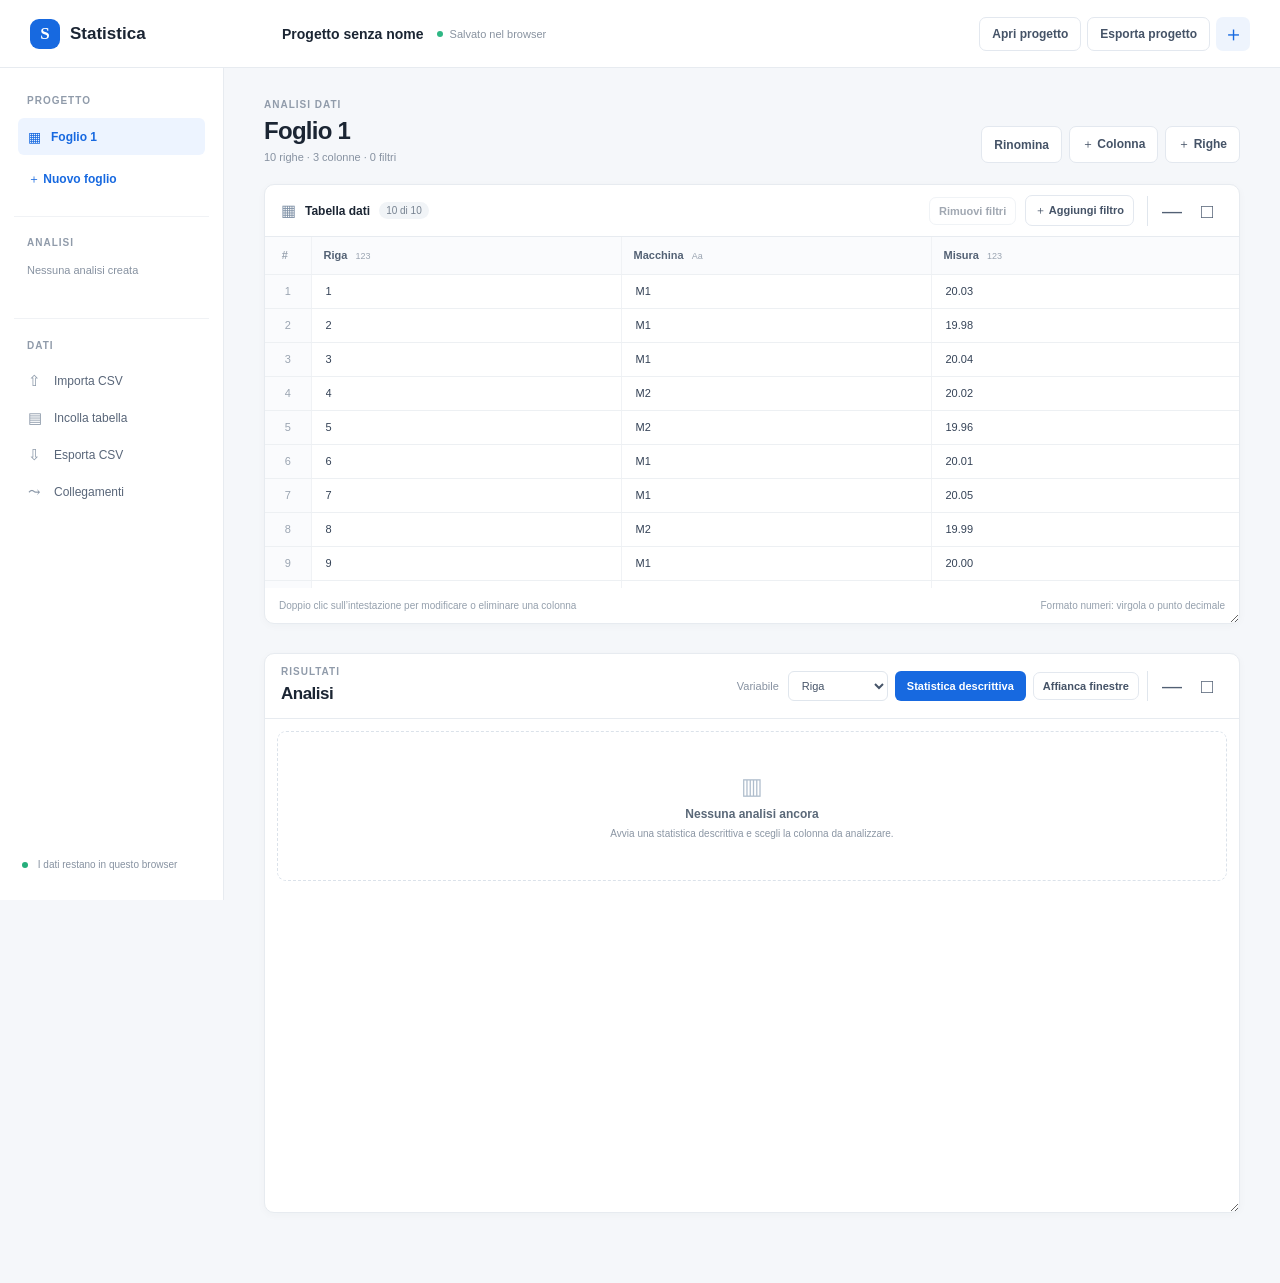
==== commit bb257473: "List analysis windows in sidebar with project-wide navigation and title updates" ====
--- a/StatisticaWeb/index.html
+++ b/StatisticaWeb/index.html
@@ -5,7 +5,7 @@
   <meta name="viewport" content="width=device-width,initial-scale=1">
   <meta name="theme-color" content="#f5f7fa">
   <title>Statistica — analisi dati</title>
-  <link rel="stylesheet" href="style.css?v=20261025-multi-windows">
+  <link rel="stylesheet" href="style.css?v=20261025-analysis-sidebar">
 </head>
 <body>
   <header class="topbar">
@@ -19,6 +19,7 @@
   <main class="app-shell">
     <aside class="sidebar">
       <section class="sidebar-section"><div class="section-label">PROGETTO</div><div id="sheet-list" class="sheet-list"></div><button id="add-sheet" class="add-sheet">＋ Nuovo foglio</button></section>
+      <section class="sidebar-section analysis-nav-section"><div id="analysis-nav-heading" class="section-label">ANALISI</div><nav aria-labelledby="analysis-nav-heading"><div id="analysis-navigation" class="analysis-nav-list"><div class="analysis-nav-empty">Nessuna analisi creata</div></div></nav></section>
       <section class="sidebar-section file-section"><div class="section-label">DATI</div><button id="import-csv" class="sidebar-action"><span>⇧</span> Importa CSV</button><button id="paste-data" class="sidebar-action"><span>▤</span> Incolla tabella</button><button id="export-csv" class="sidebar-action"><span>⇩</span> Esporta CSV</button><button id="join-settings" class="sidebar-action"><span>⤳</span> Collegamenti</button></section>
       <div class="sidebar-foot"><span class="privacy-dot"></span> I dati restano in questo browser</div>
     </aside>
@@ -45,9 +46,9 @@
   <div id="table-window-backdrop" class="table-window-backdrop" hidden></div>
   <dialog id="modal"><form method="dialog"><button class="modal-close" value="cancel" aria-label="Chiudi">×</button><div id="modal-content"></div></form></dialog>
   <script src="vendor/jstat.min.js?v=1.9.6"></script>
-  <script src="analysis-plots.js?v=20261025-multi-windows"></script>
-  <script src="analysis-windows.js?v=20261025-multi-windows"></script>
-  <script src="app.js?v=20261025-multi-windows"></script>
+  <script src="analysis-plots.js?v=20261025-analysis-sidebar"></script>
+  <script src="analysis-windows.js?v=20261025-analysis-sidebar"></script>
+  <script src="app.js?v=20261025-analysis-sidebar"></script>
 </body>
 </html>
 
--- a/StatisticaWeb/style.css
+++ b/StatisticaWeb/style.css
@@ -76,3 +76,8 @@
 .analysis-window-body:has(.analysis-result-window[data-window-mode=maximized]){overflow:visible;container-type:normal}
 .analysis-result-window[data-window-mode=maximized]{position:fixed;inset:12px;z-index:9;width:auto!important;max-width:none;height:auto!important;min-width:0;min-height:0;max-height:none;margin:0;resize:none;box-shadow:0 10px 40px #18294344}
 @container (max-width:750px){.analysis-result-content .analysis-card-body.has-groups{grid-template-columns:minmax(0,1fr)}}
+
+/* Analysis window navigation alongside the project sheets. */
+.sidebar{overflow-y:auto}.sidebar>.sidebar-section{flex:none}.analysis-nav-section{margin-top:20px;border-top:1px solid #f0f2f5;padding-top:20px}.analysis-nav-list{display:grid;gap:3px;max-height:min(30vh,260px);overflow-y:auto;overflow-x:hidden;padding:2px 0}.analysis-nav-item{display:flex;align-items:center;gap:10px;min-height:46px;width:100%;padding:7px 10px;border-radius:6px;text-align:left;font-size:12px;color:#526074;flex:none}.analysis-nav-item:hover{background:#f4f7fc}.analysis-nav-item:focus-visible{outline:2px solid #1769e0;outline-offset:-2px}.analysis-nav-item.active{background:#edf4ff;color:#1769e0;font-weight:700}.analysis-nav-icon{flex:none;width:15px;font-size:15px;color:#8493a7}.analysis-nav-item.active .analysis-nav-icon{color:#1769e0}.analysis-nav-text{display:block;flex:1;min-width:0}.analysis-nav-title,.analysis-nav-sheet{display:block;overflow:hidden;text-overflow:ellipsis;white-space:nowrap}.analysis-nav-title{line-height:1.5}.analysis-nav-sheet{margin-top:2px;font-size:10px;font-weight:400;line-height:1.4;color:#8792a1}.analysis-nav-item.active .analysis-nav-sheet{color:#6e89ad}.analysis-nav-empty{padding:0 9px 7px;font-size:11px;line-height:1.5;color:#8792a1}
+
+.analysis-nav-list{grid-template-columns:minmax(0,1fr);min-width:0}.analysis-nav-item{min-width:0;max-width:100%;overflow:hidden}.sidebar>.sidebar-section{min-width:0}
